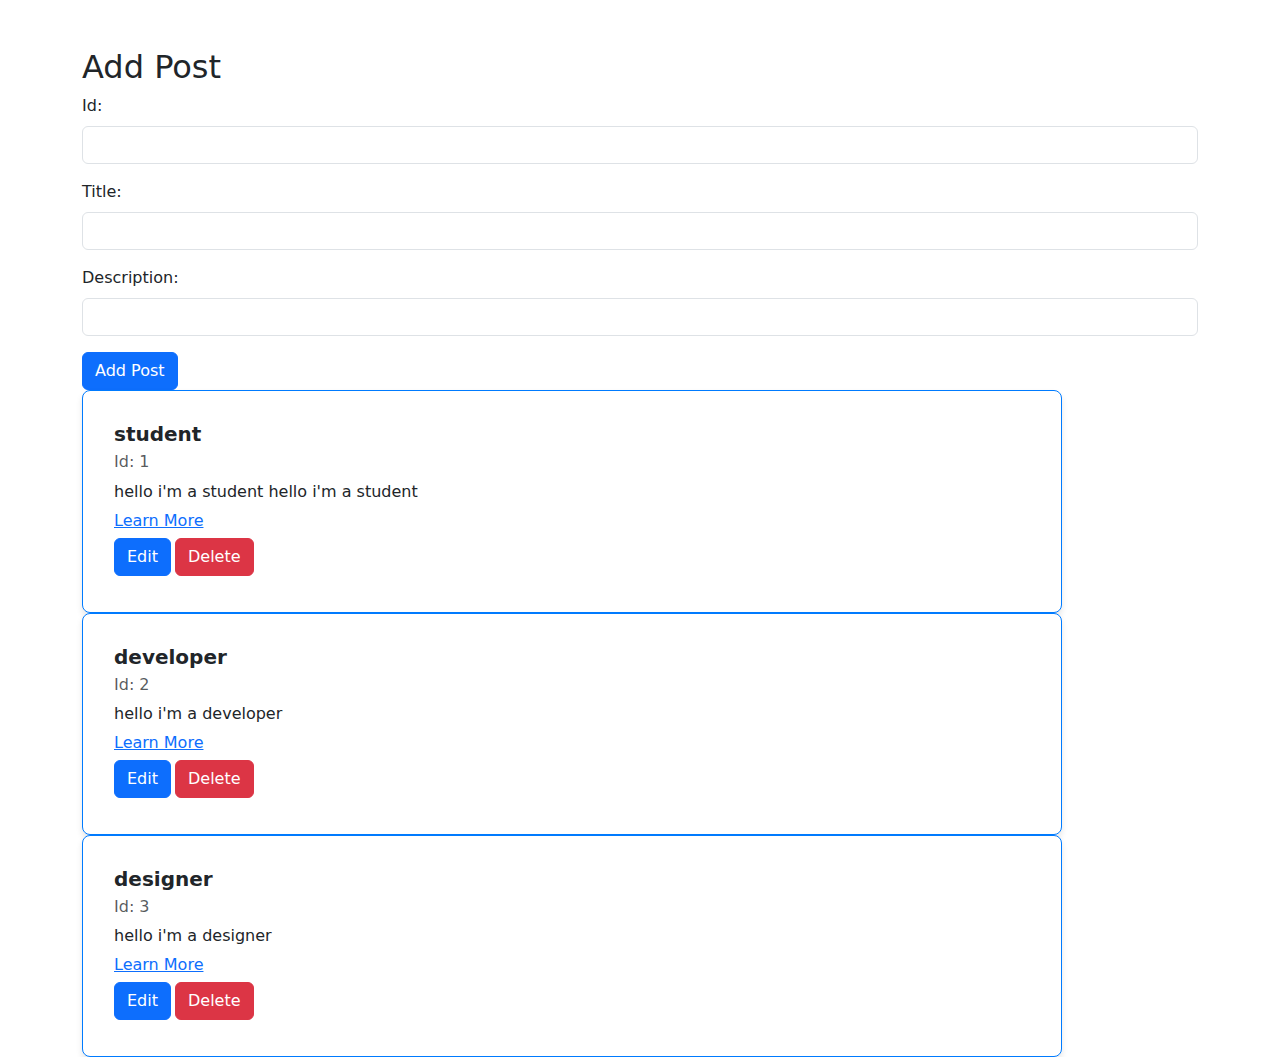
==== index.html @ cd5e5cd0 "Javascript Crud Operation" ====
<!DOCTYPE html>
<html lang="en">
<head>
    <meta charset="UTF-8">
    <meta name="viewport" content="width=device-width, initial-scale=1.0">
    <title>Document</title> 
<link href="https://cdn.jsdelivr.net/npm/bootstrap@5.3.3/dist/css/bootstrap.min.css" rel="stylesheet" integrity="sha384-QWTKZyjpPEjISv5WaRU9OFeRpok6YctnYmDr5pNlyT2bRjXh0JMhjY6hW+ALEwIH" crossorigin="anonymous">
<link rel="stylesheet" href="./style.css">
</head>
<body><div class="container mt-5">
    <h2>Add Post</h2>
    <form id="postForm">
        <div class="mb-3">
            <label for="id" class="form-label">Id:</label>
            <input type="text" class="form-control" id="id">
        </div>
        <div class="mb-3">
            <label for="title" class="form-label">Title:</label>
            <input type="text" class="form-control" id="title">
        </div>
        <div class="mb-3">
            <label for="description" class="form-label">Description:</label>
            <input type="text" class="form-control" id="description">
        </div>
        <button type="button" class="btn btn-primary" id="button">Add Post</button>
    </form>

    <!-- Display the posts here -->
    <div id="display" class="row pd-5" style="width: 90%;"></div>
</div>

<script src="./js/script.js">
  </script>

<script src="./js/script.js">
</script>
<script src="../js/script.js">
</script>
  <script src="https://cdn.jsdelivr.net/npm/@popperjs/core@2.11.8/dist/umd/popper.min.js" integrity="sha384-I7E8VVD/ismYTF4hNIPjVp/Zjvgyol6VFvRkX/vR+Vc4jQkC+hVqc2pM8ODewa9r" crossorigin="anonymous"></script>
<script src="https://cdn.jsdelivr.net/npm/bootstrap@5.3.3/dist/js/bootstrap.min.js" integrity="sha384-0pUGZvbkm6XF6gxjEnlmuGrJXVbNuzT9qBBavbLwCsOGabYfZo0T0to5eqruptLy" crossorigin="anonymous"></script>
</body>
</html>
---- style.css ----
.form {
    width: 100%;
    max-width: 600px;
    margin: 0 auto;  /* Center the form horizontally */
    padding: 20px;
    border: 1px solid #ccc;
    border-radius: 8px;
    background-color: #f9f9f9;
}

/* Style for form inputs and textarea */
.form div {
    margin-bottom: 15px;
}

.form label {
    font-weight: bold;
    display: block;
    margin-bottom: 5px;
}

.form input, #myForm textarea {
    width: 100%;
    padding: 10px;
    font-size: 16px;
    border: 1px solid #ccc;
    border-radius: 4px;
    outline: none;
}

.form button {
    display: inline-block;
    background-color: #007bff;
    color: #fff;
    padding: 10px 20px;
    border: none;
    border-radius: 4px;
    cursor: pointer;
}

.form button:hover {
    background-color: #0056b3;
}
textarea{
    width: 100%;
    padding: 10px;
    font-size: 16px;
    border: 1px solid #ccc;
    border-radius: 4px;
    outline: none;
}
/* Style for the output division */
#output {
    width: 100%;
    max-width: 600px;
    margin:5px ; /* Center the output and place it under the form */
    display: flex;
}

.card {
    padding: 15px;
    border: 1px solid #007bff;
    border-radius: 8px;
    background-color: #ffffff;
    box-shadow: 0px 4px 6px rgba(0, 0, 0, 0.1);
    
}

.card-body h5 {
    font-size: 20px;
    font-weight: bold;
    margin-bottom: 10px;
}

.card-body p {
    font-size: 16px;
    margin: 5px 0;
}

.row {
    display: flex;
    justify-content: center; /* Center the card */
}
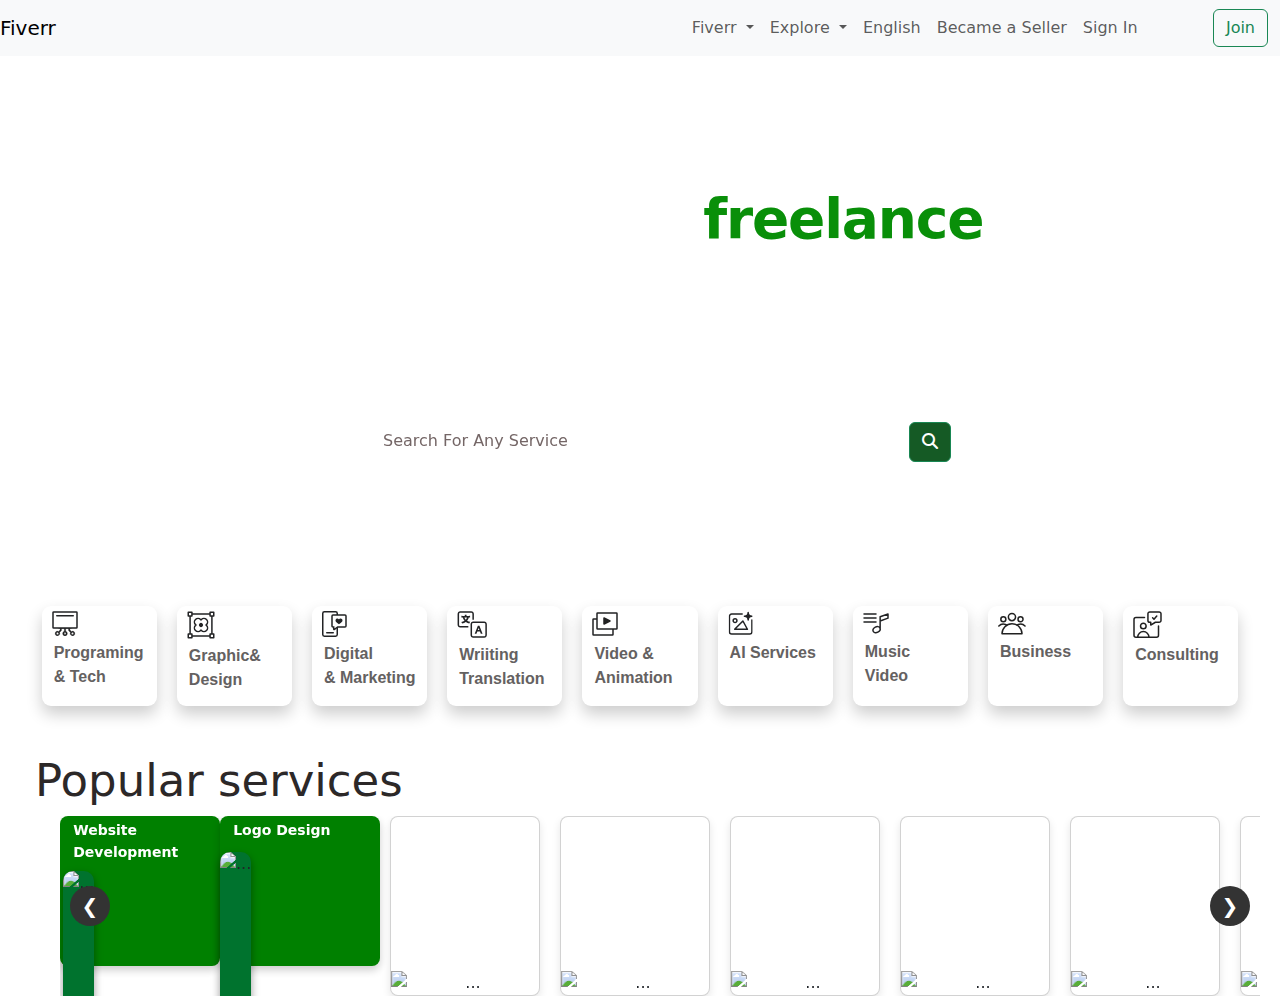
==== commit f1a1cd94: "fiver website" ====
--- a/index.html
+++ b/index.html
@@ -3,40 +3,217 @@
 <head>
     <meta charset="UTF-8">
     <meta name="viewport" content="width=device-width, initial-scale=1.0">
-    <title>Document</title> 
-<link href="https://cdn.jsdelivr.net/npm/bootstrap@5.3.3/dist/css/bootstrap.min.css" rel="stylesheet" integrity="sha384-QWTKZyjpPEjISv5WaRU9OFeRpok6YctnYmDr5pNlyT2bRjXh0JMhjY6hW+ALEwIH" crossorigin="anonymous">
-<link rel="stylesheet" href="./style.css">
+ <link rel="stylesheet" href="https://cdn.jsdelivr.net/npm/bootstrap@5.3.3/dist/css/bootstrap.min.css">
+ <link rel="stylesheet" href="https://cdnjs.cloudflare.com/ajax/libs/font-awesome/6.1.1/css/all.min.css">
+ <link rel="stylesheet" href="./style.css">
+ 
+    <title>Document</title>
 </head>
-<body><div class="container mt-5">
-    <h2>Add Post</h2>
-    <form id="postForm">
-        <div class="mb-3">
-            <label for="id" class="form-label">Id:</label>
-            <input type="text" class="form-control" id="id">
-        </div>
-        <div class="mb-3">
-            <label for="title" class="form-label">Title:</label>
-            <input type="text" class="form-control" id="title">
-        </div>
-        <div class="mb-3">
-            <label for="description" class="form-label">Description:</label>
-            <input type="text" class="form-control" id="description">
-        </div>
-        <button type="button" class="btn btn-primary" id="button">Add Post</button>
-    </form>
+<body><nav class="navbar navbar-expand-lg bg-body-tertiary">
+    <a class="navbar-brand" href="#">Fiverr</a>
+    <div class="container-fluid" style="position: relative; margin-left: 600px; ">
+    
+      <button class="navbar-toggler" type="button" data-bs-toggle="collapse" data-bs-target="#navbarSupportedContent" aria-controls="navbarSupportedContent" aria-expanded="false" aria-label="Toggle navigation">
+        <span class="navbar-toggler-icon"></span>
+      </button>
+      <div class="collapse navbar-collapse" id="navbarSupportedContent">
+        <ul class="navbar-nav me-auto mb-2 mb-lg-0">
+      
+          <li class="nav-item dropdown">
+            <a class="nav-link dropdown-toggle" href="#" role="button" data-bs-toggle="dropdown" aria-expanded="false">
+              Fiverr
+            </a>
+            <ul class="dropdown-menu">
+              <li><a class="dropdown-item" href="#">Action</a></li>
+              <li><a class="dropdown-item" href="#">Another action</a></li>
+              <li><hr class="dropdown-divider"></li>
+              <li><a class="dropdown-item" href="#">Something else here</a></li>
+            </ul>
+          </li>
+          <li class="nav-item dropdown">
+            <a class="nav-link dropdown-toggle" href="#" role="button" data-bs-toggle="dropdown" aria-expanded="false">
+              Explore
+            </a>
+            <ul class="dropdown-menu">
+              <li><a class="dropdown-item" href="#">Action</a></li>
+              <li><a class="dropdown-item" href="#">Another action</a></li>
+              <li><hr class="dropdown-divider"></li>
+              <li><a class="dropdown-item" href="#">Something else here</a></li>
+            </ul>
+          </li>
+         
+          <li class="nav-item">
+            <a class="nav-link" href="#">English</a>
+          </li>
+       
+          <li class="nav-item">
+            <a class="nav-link" href="#">Became a Seller</a>
+          </li>
+          
+         
+          <li class="nav-item">
+            <a class="nav-link" href="#">Sign In</a>
+          </li>
+          
+        </ul>
+        <form class="d-flex" role="search">
+         
+          <button class="btn btn-outline-success" type="submit">Join</button>
+        </form>
+      </div>
+    </div>
+  </nav>
+  <div id="carouselExample" class="carousel slide" data-ride="carousel">
+    <div class="carousel-inner">
+        <div class="carousel-item active">
+            <div class="bg-1">
+                <h1>Find the right <span>freelance</span><br>service, right away</h1> 
+                <form class="d-flex" role="search" style="  position: relative;
+    top: 70px;">
+                  <input class="form-controls " type="search" placeholder="Search For Any Service" aria-label="Search" style="width: 46%;margin-left: 350px;">
+                  <button class="btn btn-outline-success" type="submit" style="height: 40px; position: relative; top: 26px; margin-left: -50px;background-color: #155a25;">
+                    <i class="fas fa-search" style="color: white;"></i>
+                </button>
+                </form>
+              </div>
+                <div class="trust">
+                    <a href="">Trusted By:</a>
+                    <a href="">Meta</a>
+                    <a href="">Google</a>
+                    <a href="">Netflix</a>
+                    <a href="">P&G</a>
+                    <a href="">PayPal</a>
+                    <a href="">Payoneer</a>
+                </div>
+            </div>
+        </div>
+       
+        </div>
+        <!-- Additional carousel items can be added here -->
+    </div>
+   
+</div>
+<section>
+  <div class="cards">
+<div class="one">
+  <img src="./programming-tech.49dbf0d (2).svg" alt="">
+<p>Programing<br>& Tech</p>
+</div>
+ 
+  <div class="one">
+    <img src="./graphics-design.3272c08.svg" alt="">
+      <p>Graphic&<br>Design</p>
+  </div>
+          
+          <div class="one">
+            <img src="./digital-marketing.85e8846.svg" alt="">
+              <p>Digital<br>& Marketing</p>
+          </div>
+          <div class="one">
+            <img src="./writing-translation.dc66eb8.svg" alt="">
+              <p>Wriiting<br>
+                  Translation
+              </p>
+          </div>
+          <div class="one">
+            <img src="./video-animation.21fb1d6.svg" alt="">
+              <p>Video &<br>Animation</p>
+          </div>
+          <div class="one">
+            <img src="./ai-services.40511da.svg" alt="">
+              <p> AI Services</p>
+          </div>
+          <div class="one">
+            <img src="./music-audio.6a411f2.svg" alt="">
+              <p>Music <br> Video</p>
+          </div>
+          <div class="one">
+            <img src="./business.772c3c9.svg" alt="">
+              <p>Business</p>
+          </div>
+          <div class="one">
+            <img src="./consulting.93989a4.svg" alt="">
+              <p>Consulting</p>
+          </div>
+                  </div>
+</section>
+<section class="service"><br><br>
+  <h1>Popular services</h1>
 
-    <!-- Display the posts here -->
-    <div id="display" class="row pd-5" style="width: 90%;"></div>
-</div>
-
-<script src="./js/script.js">
-  </script>
-
-<script src="./js/script.js">
-</script>
-<script src="../js/script.js">
-</script>
-  <script src="https://cdn.jsdelivr.net/npm/@popperjs/core@2.11.8/dist/umd/popper.min.js" integrity="sha384-I7E8VVD/ismYTF4hNIPjVp/Zjvgyol6VFvRkX/vR+Vc4jQkC+hVqc2pM8ODewa9r" crossorigin="anonymous"></script>
-<script src="https://cdn.jsdelivr.net/npm/bootstrap@5.3.3/dist/js/bootstrap.min.js" integrity="sha384-0pUGZvbkm6XF6gxjEnlmuGrJXVbNuzT9qBBavbLwCsOGabYfZo0T0to5eqruptLy" crossorigin="anonymous"></script>
+  </section>
+  <div class="slider">
+      <button class="prev" onclick="slide(-1)">&#10094;</button>
+      <div class="cards-container " id="cardsContainer">
+        <div class="serv">
+          <div class="card-body " >
+           
+           <h3 class="NE1RNmt">Website Development</h3>
+           <img src="https://fiverr-res.cloudinary.com/q_auto,f_auto,w_188,dpr_1.0/v1/attachments/generic_asset/asset/798403f5b92b1b5af997acc704a3d21c-1702465156477/website-development.png" class="card-img-bottom" alt="...">
+          </div> 
+         
+      
+        </div>
+        <div class="serv">
+          <div class="card-body">
+            <h3 class="NE1RNmt">Logo Design</h3>
+            
+          </div>
+          <img src="https://fiverr-res.cloudinary.com/q_auto,f_auto,w_188,dpr_1.0/v1/attachments/generic_asset/asset/798403f5b92b1b5af997acc704a3d21c-1702465156494/logo-design.png" class="card-img-bottom" alt="...">
+        </div>
+        <div class="card">
+          <div class="card-body">
+            <h3 class="NE1RNmt">SEO</h3>
+            
+          </div>     
+               <img src="https://fiverr-res.cloudinary.com/q_auto,f_auto,w_188,dpr_1.0/v1/attachments/generic_asset/asset/798403f5b92b1b5af997acc704a3d21c-1702465156488/seo.png" class="card-img-bottom" alt="...">
+        </div>
+        <div class="card">
+          <div class="card-body">
+            <h3 class="NE1RNmt">SocialMedia& <br> Marketing</h3>
+            
+          </div>
+          <img src="https://fiverr-res.cloudinary.com/q_auto,f_auto,w_188,dpr_1.0/v1/attachments/generic_asset/asset/798403f5b92b1b5af997acc704a3d21c-1702465156476/social-media-marketing.png" class="card-img-bottom" alt="...">
+        </div> 
+        <div class="card">
+          <div class="card-body">
+            <h3 class="NE1RNmt">Architecture & <br>Interio Design</h3>
+            
+          </div>
+          <img src="https://fiverr-res.cloudinary.com/q_auto,f_auto,w_188,dpr_1.0/v1/attachments/generic_asset/asset/798403f5b92b1b5af997acc704a3d21c-1702465156473/architecture-design.png" class="card-img-bottom" alt="...">
+        </div> 
+        <div class="card">
+          <div class="card-body">
+            <h3 class="NE1RNmt">Software & <br>Development</h3>
+            
+          </div>
+          <img src="https://fiverr-res.cloudinary.com/q_auto,f_auto,w_188,dpr_1.0/v1/attachments/generic_asset/asset/798403f5b92b1b5af997acc704a3d21c-1702465156476/software-development.png" class="card-img-bottom" alt="...">
+        </div> 
+        <div class="card">
+          <div class="card-body">
+            <h3 class="NE1RNmt">Data Science & ML</h3>
+            
+          </div>
+          <img src="https://fiverr-res.cloudinary.com/q_auto,f_auto,w_188,dpr_1.0/v1/attachments/generic_asset/asset/798403f5b92b1b5af997acc704a3d21c-1702465156495/data-science.png" class="card-img-bottom" alt="...">
+        </div> 
+        <div class="card">
+          <div class="card-body">
+            <h3 class="NE1RNmt">Architecture & <br>Interio Design</h3>
+            
+          </div>
+          <img src="https://fiverr-res.cloudinary.com/q_auto,f_auto,w_188,dpr_1.0/v1/attachments/generic_asset/asset/798403f5b92b1b5af997acc704a3d21c-1702465156473/architecture-design.png" class="card-img-bottom" alt="...">
+        </div> 
+        <div class="card">
+          <div class="card-body">
+            <h3 class="NE1RNmt">Architecture & <br>Interio Design</h3>
+            
+          </div>
+          <img src="https://fiverr-res.cloudinary.com/q_auto,f_auto,w_188,dpr_1.0/v1/attachments/generic_asset/asset/798403f5b92b1b5af997acc704a3d21c-1702465156473/architecture-design.png" class="card-img-bottom" alt="...">
+        </div> 
+      </div>
+      <button class="next" onclick="slide(1)">&#10095;</button>
+  </div>
+  <script src="./script4.js"></script>
+      <script src="https://cdn.jsdelivr.net/npm/@popperjs/core@2.11.8/dist/umd/popper.min.js" integrity="sha384-I7E8VVD/ismYTF4hNIPjVp/Zjvgyol6VFvRkX/vR+Vc4jQkC+hVqc2pM8ODewa9r" crossorigin="anonymous"></script>
+      <script src="https://cdn.jsdelivr.net/npm/bootstrap@5.3.3/dist/js/bootstrap.min.js" integrity="sha384-0pUGZvbkm6XF6gxjEnlmuGrJXVbNuzT9qBBavbLwCsOGabYfZo0T0to5eqruptLy" crossorigin="anonymous"></script>
 </body>
 </html>--- a/style.css
+++ b/style.css
@@ -1,83 +1,382 @@
-.form {
-    width: 100%;
-    max-width: 600px;
-    margin: 0 auto;  /* Center the form horizontally */
-    padding: 20px;
-    border: 1px solid #ccc;
-    border-radius: 8px;
-    background-color: #f9f9f9;
-}
-
-/* Style for form inputs and textarea */
-.form div {
-    margin-bottom: 15px;
-}
-
-.form label {
-    font-weight: bold;
-    display: block;
-    margin-bottom: 5px;
-}
-
-.form input, #myForm textarea {
-    width: 100%;
-    padding: 10px;
+.carousel-item {
+  background-image: url(https://fiverr-res.cloudinary.com/image/upload/f_auto,q_auto/v1/attachments/generic_asset/asset/84c449beda884aa8f9f72023e2d8b3fd-1705308514875/hero-md-x1.png);
+  color: white; /* Text color */
+  height: 470px; /* Height */
+  text-align: center; /* Center align text */
+  background-repeat: no-repeat; 
+  background-size: cover; 
+  border-radius: 16px;
+  display: flex; /* Use flexbox to center text vertically */
+  align-items: center; /* Align items vertically in the center */
+  justify-content: center; /* Align items horizontally in the center */
+  box-sizing: border-box; /* Include padding and border in element's total width and height */
+  margin: 30px 20px ; /* 50px margin on top and bottom, 20px on left and right */
+}
+
+.bg-1{
+    position: relative;
+    top: 100px;
+}
+.bg-1 h1 {
+    text-align: center;
+    color: white;
+    font-size: 42px; /* Adjusted for better responsiveness */
+    
+    font-style: normal;
+    font-weight: 400;
+    letter-spacing: -1.2px;
+    font-size: 55px;
+  
+    
+}
+
+.bg-1 h1 span {
+    color: rgb(9, 143, 9);
+    font-weight: bold;
+}
+
+.form-controls {
+    padding: 13px;
+    width: 100%; /* Adjust width as necessary */
+    margin-top: 20px;
+    outline: none;
+    border-radius: 10px;
+    border: none;
+}
+.form-controls::placeholder{
+    color: #746666;;
+}
+
+.trust{
+    position: relative;
+    top: 230px;
+}
+.trust a {
+    margin: 0 10px;
+    color: #fff; /* Change the link color to white */
+    text-decoration: none;
+    margin-left: 30px;
+}
+.search {
+    position: relative;
+    display: flex;
+}
+
+.card {
+    width: 8rem; /* Reduced width */
+    height: 130px; /* Reduced height */
+  background-color: white; /* Card background color */
+ /* Space inside the card */
+border-radius: 8px;     /* Rounded corners */
+box-shadow: 0 4px 8px rgba(0, 0, 0, 0.2); /* Box shadow */
+transition: transform 0.2s; /* Smooth transition for hover effect */
+}
+
+.logo {
+    height: 30px; /* Reduced logo height */
+    object-fit: contain; /* Maintains aspect ratio */
+}
+.card-body {
+    padding: .2rem; /* Reduce padding for body */
+}
+.card-title {
+    font-size: 1rem; /* Smaller font size */
+}
+.card-text {
+    font-size: 0.85rem; /* Smaller font size */
+}
+.col-md-1{
+    gap: 30px;
+}
+
+.cards {
+    display: flex;
+    justify-content: center; /* Center everything within the cards container */
+    margin-top: 20px; /* Add margin for spacing */
+    gap: 20px;
+}
+  .one{
+   width: 9%;
+    border: 1px solid black;
+    border-radius: 9px;
+    height: 100px;
+    border: none;
+    box-shadow: 0px 8px 16px 0px rgba(0,0,0,0.2);
+  }
+  .one p{
+  position: relative;
+ top: 10px;
+  left: 12px ;
+  font-weight: bold;
+  font-family: 'poppins',sans-serif;
+  color:#646161;
+  }
+  .one img{
+    position: relative;
+    left: 10px;
+    top: 5px;
+  }
+  .service h1{
+position: relative;
+left: 35px ;
+font-size: 45px;
+color:#2c2828;
+  }
+  .servi1{
+    padding: 70px;
+    border: 1px solid black;
+    border-radius: 9px;
+    height: 100px;
+    border: none;
+    box-shadow: 0px 8px 16px 0px rgba(0,0,0,0.2); 
+    background-color: green;
+  }
+  .servi1 p{
+    position: relative;
+    top: -40px;
+    left: -60px ;
+    font-weight: bold;
+    font-family: 'poppins',sans-serif;
+    color:#fff;
+  }
+  .servi2{
+    padding: 70px;
+    border: 1px solid black;
+    border-radius: 9px;
+    height: 100px;
+    border: none;
+    box-shadow: 0px 8px 16px 0px rgba(0,0,0,0.2); 
+    background-color: orangered;
+  }
+  .servi2 p{
+    position: relative;
+    top: -40px;
+    left: -60px ;
+    font-weight: bold;
+    font-family: 'poppins',sans-serif;
+    color:#fff;
+  }
+  .servi3{
+    padding: 70px;
+    border: 1px solid black;
+    border-radius: 9px;
+    height: 100px;
+    border: none;
+    box-shadow: 0px 8px 16px 0px rgba(0,0,0,0.2); 
+    background-color:  rgb(23, 73, 23);
+  }
+  .servi3 p{
+    position: relative;
+    top: -40px;
+    left: -60px ;
+    font-weight: bold;
+    font-family: 'poppins',sans-serif;
+    color:#fff;
+  }
+  .servi4{
+    padding: 70px;
+    border: 1px solid black;
+    border-radius: 9px;
+    height: 100px;
+    border: none;
+    box-shadow: 0px 8px 16px 0px rgba(0,0,0,0.2); 
+    background-color:  rgba(59, 4, 30, 0.774);
+  }
+  .servi4 p{
+    position: relative;
+    top: -40px;
+    left: -60px ;
+    font-weight: bold;
+    font-family: 'poppins',sans-serif;
+    color:#fff;
+  }
+  .servi5{
+    padding: 70px;
+    border: 1px solid black;
+    border-radius: 9px;
+    height: 100px;
+    border: none;
+    box-shadow: 0px 8px 16px 0px rgba(0,0,0,0.2); 
+    background-color:  rgba(112, 112, 28, 0.849);
+  }
+  .servi5 p{
+    position: relative;
+    top: -40px;
+    left: -60px ;
+    font-weight: bold;
+    font-family: 'poppins',sans-serif;
+    color:#fff;
+  }
+  .servi6{
+    padding: 70px;
+    border: 1px solid black;
+    border-radius: 9px;
+    height: 100px;
+    border: none;
+    box-shadow: 0px 8px 16px 0px rgba(0,0,0,0.2); 
+    background-color:   rgba(59, 4, 30, 0.774);
+  }
+  .servi6 p{
+    position: relative;
+    top: -40px;
+    left: -60px ;
+    font-weight: bold;
+    font-family: 'poppins',sans-serif;
+    color:#fff;
+  }
+  .servi7{
+    padding: 70px;
+    border: 1px solid black;
+    border-radius: 9px;
+    height: 100px;
+    border: none;
+    box-shadow: 0px 8px 16px 0px rgba(0,0,0,0.2); 
+    background-color:  rgb(23, 73, 23);
+  }
+  .servi7 p{
+    position: relative;
+    top: -40px;
+    left: -60px ;
+    font-weight: bold;
+    font-family: 'poppins',sans-serif;
+    color:#fff;
+  }
+  .servi8{
+    padding: 70px;
+    border: 1px solid black;
+    border-radius: 9px;
+    height: 100px;
+    border: none;
+    box-shadow: 0px 8px 16px 0px rgba(0,0,0,0.2); 
+    background-color:  rgb(23, 73, 23);
+  }
+  .servi8 p{
+    position: relative;
+    top: -40px;
+    left: -60px ;
+    font-weight: bold;
+    font-family: 'poppins',sans-serif;
+    color:#fff;
+  }
+  .slider {
+    position: relative;
+    width: 90%;
+    overflow: hidden;
+    left: 20px;
+}
+
+.cards-container {
+    display: flex;
+    transition: transform 0.5s ease-in-out;
+}
+/* Ensure the page doesn't scroll horizontally */
+body {
+    overflow-x: hidden;
+}
+
+/* Style the slider container */
+.slider {
+    display: flex;
+    align-items: center;
+    position: relative;
+    overflow: hidden; /* Hide overflow content */
+    width: 100%; /* Adjust to your desired width */
+    max-width: 1200px; /* Adjust based on your design */
+    margin: 0 auto; /* Center the slider */
+}
+
+/* Style the cards container */
+.cards-container {
+    display: flex;
+    transition: transform 0.3s ease-in-out;
+    will-change: transform;
+}
+
+/* Style individual cards */
+.card {
+    width: 150px; /* Adjust card width */
+    height: 180px; /* Adjust card height */
+    margin: 0 10px; /* Adjust margin between cards */
+     /* Card background color */
+    border-radius: 8px; /* Rounded corners */
+    display: flex;
+    align-items: center;
+    justify-content: center;
     font-size: 16px;
-    border: 1px solid #ccc;
-    border-radius: 4px;
-    outline: none;
-}
-
-.form button {
-    display: inline-block;
-    background-color: #007bff;
+    text-align: center;
+    box-shadow: 0 4px 8px rgba(0, 0, 0, 0.1); /* Card shadow */
+    transition: transform 0.3s ease;
+}
+
+.card:hover {
+    transform: scale(1.05); /* Slightly scale up on hover */
+}
+
+/* Style the navigation buttons */
+.prev, .next {
+    background-color: #333; /* Button background color */
+    color: #fff; /* Button text color */
+    border: none;
+    border-radius: 50%;
+    width: 40px; /* Button width */
+    height: 40px; /* Button height */
+    display: flex;
+    align-items: center;
+    justify-content: center;
+    position: absolute;
+    top: 50%;
+    transform: translateY(-50%);
+    cursor: pointer;
+    font-size: 20px; /* Adjust icon size */
+    z-index: 1; /* Ensure buttons are on top */
+}
+
+.prev {
+    left: 10px; /* Adjust left position */
+}
+
+.next {
+    right: 10px; /* Adjust right position */
+}
+
+.prev:hover, .next:hover {
+    background-color: #555; /* Darker color on hover */
+}
+
+/* Optional: Add a subtle transition effect for buttons */
+.prev, .next {
+    transition: background-color 0.3s ease;
+}
+.NE1RNmt {
     color: #fff;
-    padding: 10px 20px;
-    border: none;
-    border-radius: 4px;
-    cursor: pointer;
-}
-
-.form button:hover {
-    background-color: #0056b3;
-}
-textarea{
-    width: 100%;
-    padding: 10px;
-    font-size: 16px;
-    border: 1px solid #ccc;
-    border-radius: 4px;
-    outline: none;
-}
-/* Style for the output division */
-#output {
-    width: 100%;
-    max-width: 600px;
-    margin:5px ; /* Center the output and place it under the form */
-    display: flex;
-}
-
-.card {
-    padding: 15px;
-    border: 1px solid #007bff;
-    border-radius: 8px;
-    background-color: #ffffff;
-    box-shadow: 0px 4px 6px rgba(0, 0, 0, 0.1);
-    
-}
-
-.card-body h5 {
-    font-size: 20px;
-    font-weight: bold;
-    margin-bottom: 10px;
-}
-
-.card-body p {
-    font-size: 16px;
-    margin: 5px 0;
-}
-
-.row {
-    display: flex;
-    justify-content: center; /* Center the card */
+    font-size: 14px;
+    font-weight: 700;
+    line-height: 22px;
+    padding: 0 10px;
+    position: relative;
+    z-index: 1;
+}
+._19aaquz1j {
+    width: var(--_19aaquz0);
+}
+._1rfvtgw1g {
+    border-radius: var(--mqvym546);
+}
+.serv {
+  width: 10rem; /* Reduced width */
+  height: 150px; /* Reduced height */
+background-color: green; /* Card background color */
+/* Space inside the card */
+border-radius: 8px;     /* Rounded corners */
+box-shadow: 0 4px 8px rgba(0, 0, 0, 0.2); /* Box shadow */
+transition: transform 0.2s; /* Smooth transition for hover effect */
+gap: 20px;
+}
+.serv img{
+  background-color: #00732e;
+  width: 100%;
+  min-height: 235px;
+  border-radius: 10px;
+  box-shadow: 0 4px 8px rgba(0, 0, 0, 0.4);
+  margin-bottom: 20px; /* Adds space between cards on smaller screens */
 }